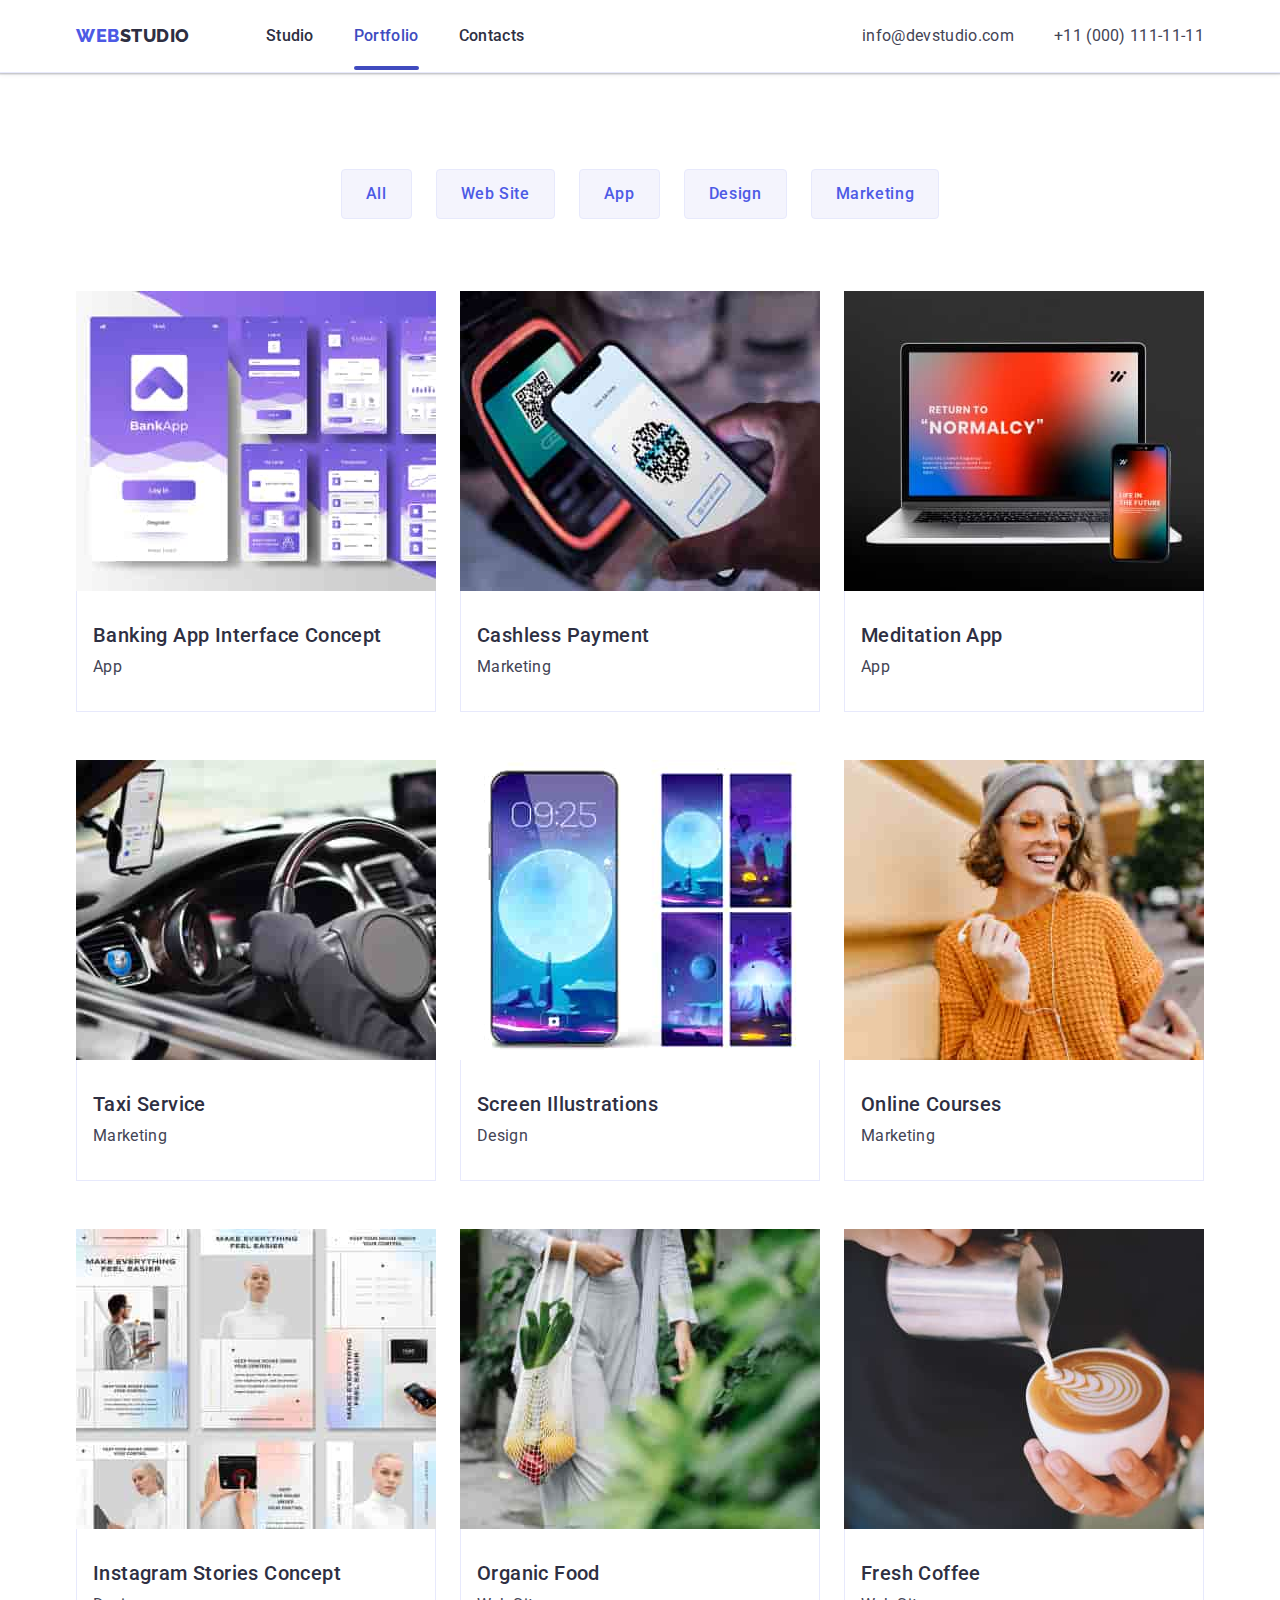
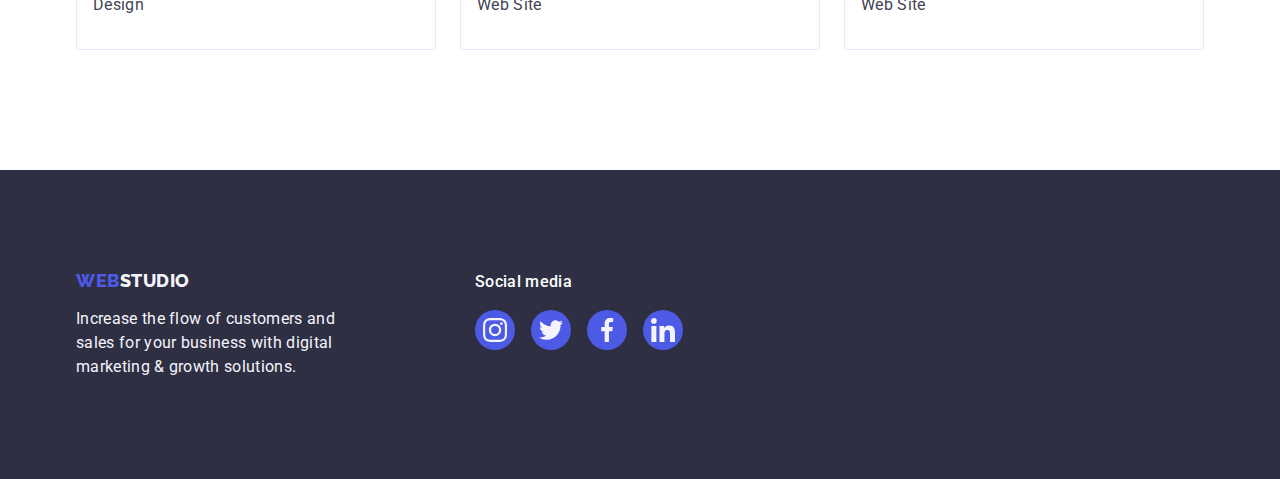
==== portfolio.html @ 55351c13 "Initial commit" ====
<!DOCTYPE html>
<html lang="en">
  <head>
    <meta charset="utf-8" />
    <meta name="description" content="Portfolio" />
    <link rel="preconnect" href="https://fonts.googleapis.com" />
    <link rel="preconnect" href="https://fonts.gstatic.com" crossorigin />
    <link
      href="https://fonts.googleapis.com/css2?family=Raleway:wght@800&family=Roboto:wght@400;500;700;900&display=swap"
      rel="stylesheet"
    />
    <link
      rel="stylesheet"
      href="https://cdnjs.cloudflare.com/ajax/libs/modern-normalize/2.0.0/modern-normalize.min.css"
    />
    <link rel="stylesheet" href="./css/styles.css" />
    <title>WebStudio portfolio</title>
  </head>
  <body>
    <!--Header section-->
    <header class="header">
      <div class="header-container container">
        <nav class="header-nav">
          <a class="header-logo link" href="./index.html"
            >Web<span class="header-logo-span">Studio</span></a
          >
          <ul class="header-list list">
            <li class="header-item">
              <a class="header-link link" href="./index.html">Studio</a>
            </li>
            <li class="header-item">
              <a class="header-link link active" href="./portfolio.html"
                >Portfolio</a
              >
            </li>
            <li class="header-item">
              <a class="header-link link" href="">Contacts</a>
            </li>
          </ul>
        </nav>
        <address class="address">
          <ul class="address-list list">
            <li class="address-item">
              <a class="header-contact link" href="mailto:info@devstudio.com"
                >info@devstudio.com</a
              >
            </li>
            <li class="address-item">
              <a class="header-contact link" href="tel:+110001111111"
                >+11 (000) 111-11-11</a
              >
            </li>
          </ul>
        </address>
      </div>
    </header>
    <main>
      <!--App search-->
      <section class="app search">
        <div class="container">
          <h1 hidden class="visually-hidden">Features</h1>
          <ul class="searcch-list list">
            <li class="search-item">
              <button class="search-btn" type="button">All</button>
            </li>
            <li class="search-item">
              <button class="search-btn" type="button">Web Site</button>
            </li>
            <li class="search-item">
              <button class="search-btn" type="button">App</button>
            </li>
            <li class="search-item">
              <button class="search-btn" type="button">Design</button>
            </li>
            <li class="search-item">
              <button class="search-btn" type="button">Marketing</button>
            </li>
          </ul>
          <ul class="app-list list">
            <li class="app-item">
              <a class="app-link link" href="">
                <div class="wrapper">
                  <img
                    class="app-img"
                    src="./images/portfolio/img-1.jpg"
                    alt="Banking app"
                    width="360"
                  />
                  <p class="overlay">
                    14 Stylish and User-Friendly App Design Concepts · Task
                    Manager App · Calorie Tracker App · Exotic Fruit Ecommerce
                    App · Cloud Storage App
                  </p>
                </div>
                <div class="app-content">
                  <h2 class="app-title">Banking App Interface Concept</h2>
                  <p class="app-text">App</p>
                </div>
              </a>
            </li>
            <li class="app-item">
              <a class="app-link link" href="">
                <div class="wrapper">
                  <img
                    class="app-img"
                    src="./images/portfolio/img-2.jpg"
                    alt="Way of payment"
                    width="360"
                  />
                  <p class="overlay">
                    14 Stylish and User-Friendly App Design Concepts · Task
                    Manager App · Calorie Tracker App · Exotic Fruit Ecommerce
                    App · Cloud Storage App
                  </p>
                </div>
                <div class="app-content">
                  <h2 class="app-title">Cashless Payment</h2>
                  <p class="app-text">Marketing</p>
                </div>
              </a>
            </li>
            <li class="app-item">
              <a class="app-link link" href="">
                <div class="wrapper">
                  <img
                    class="app-img"
                    src="./images/portfolio/img-3.jpg"
                    alt="Maditation app"
                    width="360"
                  />
                  <p class="overlay">
                    14 Stylish and User-Friendly App Design Concepts · Task
                    Manager App · Calorie Tracker App · Exotic Fruit Ecommerce
                    App · Cloud Storage App
                  </p>
                </div>
                <div class="app-content">
                  <h2 class="app-title">Meditation App</h2>
                  <p class="app-text">App</p>
                </div>
              </a>
            </li>
            <li class="app-item">
              <a class="app-link link" href="">
                <div class="wrapper">
                  <img
                    class="app-img"
                    src="./images/portfolio/img-4.jpg"
                    alt="Taxi service"
                    width="360"
                  />
                  <p class="overlay">
                    14 Stylish and User-Friendly App Design Concepts · Task
                    Manager App · Calorie Tracker App · Exotic Fruit Ecommerce
                    App · Cloud Storage App
                  </p>
                </div>
                <div class="app-content">
                  <h2 class="app-title">Taxi Service</h2>
                  <p class="app-text">Marketing</p>
                </div>
              </a>
            </li>
            <li class="app-item">
              <a class="app-link link" href="">
                <div class="wrapper">
                  <img
                    class="app-img"
                    src="./images/portfolio/img-5.jpg"
                    alt="Pictures on the screen"
                    width="360"
                  />
                  <p class="overlay">
                    14 Stylish and User-Friendly App Design Concepts · Task
                    Manager App · Calorie Tracker App · Exotic Fruit Ecommerce
                    App · Cloud Storage App
                  </p>
                </div>
                <div class="app-content">
                  <h2 class="app-title">Screen Illustrations</h2>
                  <p class="app-text">Design</p>
                </div>
              </a>
            </li>
            <li class="app-item">
              <a class="app-link link" href="">
                <div class="wrapper">
                  <img
                    class="app-img"
                    src="./images/portfolio/img-6.jpg"
                    alt="The girl is looking for online curses"
                    width="360"
                  />
                  <p class="overlay">
                    14 Stylish and User-Friendly App Design Concepts · Task
                    Manager App · Calorie Tracker App · Exotic Fruit Ecommerce
                    App · Cloud Storage App
                  </p>
                </div>
                <div class="app-content">
                  <h2 class="app-title">Online Courses</h2>
                  <p class="app-text">Marketing</p>
                </div>
              </a>
            </li>
            <li class="app-item">
              <a class="app-link link" href="">
                <div class="wrapper">
                  <img
                    class="app-img"
                    src="./images/portfolio/img-7.jpg"
                    alt="Different types of instsgram stories"
                    width="360"
                  />
                  <p class="overlay">
                    14 Stylish and User-Friendly App Design Concepts · Task
                    Manager App · Calorie Tracker App · Exotic Fruit Ecommerce
                    App · Cloud Storage App
                  </p>
                </div>
                <div class="app-content">
                  <h2 class="app-title">Instagram Stories Concept</h2>
                  <p class="app-text">Design</p>
                </div>
              </a>
            </li>
            <li class="app-item">
              <a class="app-link link" href="">
                <div class="wrapper">
                  <img
                    class="app-img"
                    src="./images/portfolio/img-8.jpg"
                    alt="Organic food in the bag"
                    width="360"
                  />
                  <p class="overlay">
                    14 Stylish and User-Friendly App Design Concepts · Task
                    Manager App · Calorie Tracker App · Exotic Fruit Ecommerce
                    App · Cloud Storage App
                  </p>
                </div>
                <div class="app-content">
                  <h2 class="app-title">Organic Food</h2>
                  <p class="app-text">Web Site</p>
                </div>
              </a>
            </li>
            <li class="app-item">
              <a class="app-link link" href="">
                <div class="wrapper">
                  <img
                    class="app-img"
                    src="./images/portfolio/img-9.jpg"
                    alt="Coffee with milk"
                    width="360"
                  />
                  <p class="overlay">
                    14 Stylish and User-Friendly App Design Concepts · Task
                    Manager App · Calorie Tracker App · Exotic Fruit Ecommerce
                    App · Cloud Storage App
                  </p>
                </div>
                <div class="app-content">
                  <h2 class="app-title">Fresh Coffee</h2>
                  <p class="app-text">Web Site</p>
                </div>
              </a>
            </li>
          </ul>
        </div>
      </section>
    </main>
    <!--Footer section-->
    <footer class="footer">
      <div class="footer-container container">
        <div class="logo-container">
          <a class="footer-logo link" href="./index.html"
            >Web<span class="footer-logo-span">Studio</span>
          </a>
          <p class="footer-text">
            Increase the flow of customers and sales for your business with
            digital marketing & growth solutions.
          </p>
        </div>
        <div class="container">
          <p class="social-text">Social media</p>
          <ul class="footer-list list">
            <li class="footer-item">
              <a href="" class="footer-link">
                <svg class="footer-icon" width="24" height="24">
                  <use href="./images/icons.svg#icon-instagram"></use>
                </svg>
              </a>
            </li>
            <li class="footer-item">
              <a href="" class="footer-link">
                <svg class="footer-icon" width="24" height="24">
                  <use href="./images/icons.svg#icon-twitter"></use>
                </svg>
              </a>
            </li>
            <li class="footer-item">
              <a href="" class="footer-link">
                <svg class="footer-icon" width="24" height="24">
                  <use href="./images/icons.svg#icon-facebook"></use>
                </svg>
              </a>
            </li>
            <li class="footer-item">
              <a href="" class="footer-link">
                <svg class="footer-icon" width="24" height="24">
                  <use href="./images/icons.svg#icon-linkedin"></use>
                </svg>
              </a>
            </li>
          </ul>
        </div>
      </div>
    </footer>
  </body>
</html>
---- css/styles.css ----
:root {
    --main-dark-cl: #434455;
    --main-white-bgd:#FFFFFF;
    --bright-blue-cl: #4D5AE5; 
    --dark-title-cl: #2E2F42;
    --dark-blue-bgd: #404bbf;
    --simple-white-cl: #F4F4FD;
    --border-white-cl: #e7e9fc;
    --lights-late-cl: #8E8F99;
    --networks-cl: #31d0aa;
    --modal-bdg: #fcfcfc;
  
}

/* Common styles */

body {
    font-family: "Roboto", sans-serif;
    color: var(--main-dark-cl);
    background-color: var(--main-white-bgd);
    font-size: 16px;
    line-height: 1.5;
}
   /* Reset */
h1,h2,h3,h4,h5,h6,p,ul {
    margin: 0;
}   
img {
    display: block;
    max-width: 100%;
    height: auto;
}

.list {
    list-style: none;
    margin: 0;
    padding: 0;
}
.link {
    text-decoration: none;
}
.container {
    width: 1158px;
    margin-left: auto;
    margin-right: auto;
    padding-left: 15px;
    padding-right: 15px;
}
.visually-hidden {
    position: absolute;
    width: 1px;
    height: 1px;
    margin: -1px;
    border: 0;
    padding: 0;
    white-space: nowrap;
    clip-path: inset(100%);
    clip: rect(0 0 0 0);
    overflow: hidden;
}    

/* Header styles */

.header {
    font-style: normal;
    border-bottom: 1px solid var(--border-white-cl);
    box-shadow: 0px 1px 6px 0px rgba(46, 47, 66, 0.08), 0px 1px 1px 0px rgba(46, 47, 66, 0.16), 0px 2px 1px 0px rgba(46, 47, 66, 0.08);
}
.header-container {
    display: flex;
    align-items: center;
    justify-content: space-between;
}
.header-nav {
    display: flex;
    align-items: center;
    padding: 24px 0;
}

.header-logo {
    font-family: 'Raleway', sans-serif;
    font-weight: 800;
    font-size: 18px;
    line-height: 1.17;
    letter-spacing: 0.03em;
    text-transform: uppercase;
    color: var(--bright-blue-cl);
    margin-right: 76px;
}

.header-logo-span {
    color: var(--dark-title-cl);
}
.header-list {
    display: flex;
    align-items: flex-start;
    gap: 40px;
}
.header-item {
    
}
.header-link {
    position: relative;
    font-weight: 500;
    font-size: 16px;
    line-height: 1.5;
    letter-spacing: 0.02em;
    color: var(--dark-title-cl);
    padding: 24px 0;
    transition-property: color;
    transition-duration: 250ms;
    transition-timing-function: cubic-bezier(0.4, 0, 0.2, 1);
}
.header-link.active::after {
    content: "";
    position: absolute;
    bottom: -1px;
    left: 0;
    display: block;
    width: 100%;
    height: 4px;
    background-color: var(--dark-blue-bgd);
    border-radius: 2px;
      
}
.header-link:hover,
.header-link:focus {
    color: var(--dark-blue-bgd);
} 
.active {
    color: var(--dark-blue-bgd);
}
.address {
    font-style: normal;
}
.address-list {
    display: flex;
    align-items: center;
    gap: 40px;
}

.header-contact {
    font-weight: 400;
    font-size: 16px;
    line-height: 1.5;
    letter-spacing: 0.02em;
    color: var(--main-dark-cl);
    transition-property: color;
    transition-duration: 250ms;
    transition-timing-function: cubic-bezier(0.4, 0, 0.2, 1);
}

.header-contact:hover,
.header-contact:focus {
    color: var(--dark-blue-bgd);
}


/* Hero styles */


.hero {
    max-width: 1440px;
    margin: 0 auto;
    background-color: var(--dark-title-cl);
    padding-top: 188px;
    padding-bottom: 188px;
    background-image: linear-gradient(rgba(46, 47, 66, 0.70), rgba(46, 47, 66, 0.70)), url(../images/technologies/office.jpg);
    background-repeat: no-repeat;
    background-position: center;
    background-size: cover;
}
.hero-container {
    
}

.hero-title {
    font-style: normal;
    font-weight: 700;
    font-size: 56px;
    line-height: 1.07;
    text-align: center;
    letter-spacing: 0.02em;
    color: var(--main-white-bgd);
    display: block;
    margin: 0 auto;
    margin-bottom: 48px;
    max-width: 496px;
}

.hero-btn {
    font-style: normal;
    font-weight: 500;
    font-size: 16px;
    line-height: 1.5;
    letter-spacing: 0.04em;
    background-color: var(--bright-blue-cl);
    color: var(--main-white-bgd);
    cursor: pointer;
    display: block;
    margin: 0 auto;
    min-width: 169px;
    height: 56px;
    border: none;
    border-radius: 4px;
    padding: 16px 32px;
    align-items: center;
    transition-property: background-color;
    transition-duration: 250ms;
    transition-timing-function: cubic-bezier(0.4, 0, 0.2, 1);
}
.hero-btn:hover,
.hero-btn:focus {
    background-color: var(--dark-blue-bgd);
}


/* Benefits styles */

.benefits {
    font-style: normal;
    letter-spacing: 0.02em;
    padding: 120px 0
}

.benefits-list {
    width: 100%;
    height: 100%;
    display: flex;
    justify-content: space-around;
    gap: 24px;
}

.benefits-item {
    width: calc((100% - 72px) / 4);
}

.benefits-title {
    font-weight: 500;
    font-size: 20px;
    line-height: 1.2;
    letter-spacing: 0.02em;
    color: var(--dark-title-cl);
    margin-bottom: 8px;
}

.benefits-text {
    font-weight: 400;
    font-size: 16px;
    line-height: 1.5;
}
.benefits-icon {  
    width: 64px;
    height: 64px;
}
.block {
    display: flex;
    justify-content: center;
    align-items: center;
    height: 112px;
    background-color: var(--simple-white-cl);
    border-radius: 4px;
    margin-bottom: 8px;
}

/* Tech section */

.section {}

.tech {
    padding-bottom: 120px;
}

.tech-title {
    font-style: normal;
    font-weight: 700;
    font-size: 36px;
    line-height: 1.11;
    text-align: center;
    letter-spacing: 0.02em;
    text-transform: capitalize;
    color: var(--dark-title-cl);
    margin-bottom: 72px;
}

.tech-list {
    display: flex;
    gap: 24px;
}

.tech-item {
}

.tech-img {
    gap: 24px;
}

/* Team section */

.section {}

.team {
    font-style: normal;
    background-color: var(--simple-white-cl);
    padding: 120px 0;

}

.team-title {
    font-weight: 700;
    font-size: 36px;
    line-height: 1.11;
    text-align: center;
    letter-spacing: 0.02em;
    text-transform: capitalize;
    color: var(--dark-title-cl);
    margin-bottom: 72px;
}

.team-list {
   display: flex;
   gap: 24px;
}

.team-item {
    background-color: var(--main-white-bgd);
    border-radius: 0px 0px 4px 4px;
    box-shadow: 0px 2px 1px 0px rgba(46, 47, 66, 0.08), 0px 1px 1px 0px rgba(46, 47, 66, 0.16), 0px 1px 6px 0px rgba(46, 47, 66, 0.08);
}

.team-img {
    
}

.team-name {
    font-weight: 500;
    font-size: 20px;
    line-height: 1.2;
    text-align: center;
    letter-spacing: 0.02em;
    color: var(--dark-title-cl);
    margin-bottom: 8px;
    text-align: center;
}

.team-text {
    font-weight: 400;
    font-size: 16px;
    line-height: 1.5;
    text-align: center;
    letter-spacing: 0.02em;
    text-align: center;
    margin-bottom: 8px;
}
.card-name {
    padding: 32px 0px;
}
.networks-list {
    display: flex;
    justify-content: center;
    align-items: center;
    gap: 24px;
}

.networks-item {
    width: 40px;
    height: 40px;
}

.networks-link {
    width: 100%;
    height: 100%;
    display: flex;
    align-items: center;
    justify-content: center;
    background-color: var(--bright-blue-cl);
    border-radius: 50%;
    transition: background-color 250ms cubic-bezier(0.4, 0, 0.2, 1);
}

.networks-icon {
    display: block;
    margin: 0 auto;
    fill: var(--simple-white-cl)
}
.networks-link:hover,
.networks-link:focus {
    background-color: var(--dark-blue-bgd)
}
/* Clients*/

.clients-section {
    padding: 120px 0;
}
.clients-title {
    font-weight: 700;
    font-size: 36px;
    line-height: 1.11;
    text-align: center;
    letter-spacing: 0.02em;
    text-transform: capitalize;
    color: var(--dark-title-cl);
    margin-bottom: 72px;
}
.clients-list {
    display: flex;
    justify-content: center;
    gap: 24px;
}

.clients-item {
    width: calc((100% - 120px) / 6);
    

}

.clients-link {
    color: var(--lights-late-cl);
    display: flex;
    justify-content: center;
    align-items: center;
    border-radius: 4px;
    border: 1px solid var(--lights-late-cl);
    width: 168px;
    height: 88px;
    transition: border-color 250ms cubic-bezier(0.4, 0, 0.2, 1), color 250ms cubic-bezier(0.4, 0, 0.2, 1);
}
.clients-icon {
    fill: currentColor;
}
.clients-link:hover {
    border-color: var(--dark-blue-bgd);
    color: var(--dark-blue-bgd);
}

.clients-link:focus {
    border-color: var(--dark-blue-bgd);
    color: var(--dark-blue-bgd);

}

/* Footer section */

.footer {
    background: var(--dark-title-cl);
    padding-top: 100px;
    padding-bottom: 100px;
}

.footer-container {
    display: flex;
    align-items: baseline;
    gap: 120px; 
}
.logo-container {
}
.footer-logo {
    font-family: 'Raleway', sans-serif;
    font-weight: 800;
    font-size: 18px;
    line-height: 1.17;
    letter-spacing: 0.03em;
    text-transform: uppercase;
    color: var(--bright-blue-cl);
    display: inline-block;
    margin-bottom: 16px;

}

.footer-logo-span {
    color: var(--simple-white-cl);
}

.footer-text {
    width: 264px;
    font-style: normal;
    font-weight: 400;
    font-size: 16px;
    line-height: 1.5;
    letter-spacing: 0.02em;
    color: var(--simple-white-cl);
    
}

.footer-list {
    display: flex;
    justify-content: flex-start;
    align-items: center;
    gap: 16px;
}
.social-text {
    font-size: 16px;
    font-weight: 500;
    line-height: 1.5;
    letter-spacing: 0.02em;
    color: var(--main-white-bgd);
    margin-bottom: 16px; 
}

.footer-item {
    width: 40px;
    height: 40px;
    border-radius: 50%;
}


.footer-link {
    width: 100%;
    height: 100%;
    border-radius: 50%;
    display: flex;
    align-items: center;
    justify-content: center;
    background-color: var(--bright-blue-cl);
    transition: background-color 250ms cubic-bezier(0.4, 0, 0.2, 1);
}

.footer-icon {
    fill: var(--simple-white-cl)
}
.footer-link:hover,
.footer-link:focus {
    background-color: var(--networks-cl);
}

/* App search */

.app {
    padding-top: 96px;
    padding-bottom: 120px;
}

.search {
    padding-top: 96px;
    padding-bottom: 120px;
}

.searcch-list {
   display: flex;
   align-items: center;
   justify-content: center;
   gap: 24px;
   margin-bottom: 72px;
   
}

.search-item {}

.search-btn {
    font-style: normal;
    font-weight: 500;
    font-size: 16px;
    line-height: 1.5;
    text-align: center;
    letter-spacing: 0.04em;
    color: var(--bright-blue-cl);
    background-color: var(--simple-white-cl);
    cursor: pointer;
    padding: 12px 24px;
    border: 1px solid var(--border-white-cl);
    border-radius: 4px;
    transition-property: color, background-color, border, border-radius;
    transition-duration: 250ms;
    transition-timing-function: cubic-bezier(0.4, 0, 0.2, 1);
}
.search-btn:hover,
.search-btn:focus {
    color: var(--main-white-bgd);
    background-color: var(--dark-blue-bgd);
    border: 1px solid transparent;
    border-radius: 4px;
}


.app-list {
    display: flex;
    flex-wrap: wrap;
    row-gap: 48px;
    column-gap: 24px;
}

.app-item {
    width: calc((100% - 48px) / 3);
}

.app-content {
    padding: 32px 16px;
    border: 1px solid var(--border-white-cl);
    border-top: none;
}

.app-title {
    font-style: normal;
    font-weight: 500;
    font-size: 20px;
    line-height: 1.2;
    letter-spacing: 0.02em;
    color: var(--dark-title-cl);
    margin-bottom: 8px;
}

.app-text {
    font-style: normal;
    font-weight: 400;
    font-size: 16px;
    line-height: 1.5;
    letter-spacing: 0.02em;
    color: var(--main-dark-cl);
}
/* Overlay */
.wrapper {
    position: relative;
    overflow: hidden;
    
}

.app-img {}

.overlay {
    position: absolute;
    top:0;
    left:0;
    width: 100%;
    height: 100%;
    color: var(--simple-white-cl);
    background: var(--bright-blue-cl);
    font-size: 16px;
    font-style: normal;
    font-weight: 400;
    line-height: 24px;
    letter-spacing: 0.32px;
    padding: 40px 32px 164px;
    transform: translateY(100%);
    transition: transform 250ms cubic-bezier(0.4, 0, 0.2, 1);
    
}
.app-item:hover .overlay {
    transform: translateY(0);
}

/* Modal styles */
.backdrop {
    position: fixed;
    top: 0;
    left: 0;
    width: 100%;
    height: 100%;
    background-color:rgba(46, 47, 66, 0.4);
    transition: opacity 250ms cubic-bezier(0.4, 0, 0.2, 1), visibility 250ms cubic-bezier(0.4, 0, 0.2, 1);
}
.backdrop.is-hidden {
    opacity: 0;
    visibility: hidden;
    pointer-events: none;
}

.modal {
    padding: 72px 24px 24px;
    position: absolute;
    top: 50%;
    left :50%;
    width: 408px;
    min-height: 584px;
    flex-shrink: 0;
    border-radius: 4px;
    background-color: var(--modal-bdg);
    box-shadow: 0px 2px 1px 0px rgba(0, 0, 0, 0.20), 0px 1px 3px 0px rgba(0, 0, 0, 0.12), 0px 1px 1px 0px rgba(0, 0, 0, 0.14);
    transform: translateX(-50%) translateY(-50%);
    transition: transform 250ms cubic-bezier(0.4, 0, 0.2, 1);
    
}
.modal-btn{
    position: absolute;
    top: 24px;
    right: 24px;
    display: flex;
    justify-content: center;
    align-items: center;
    width: 24px;
    height: 24px;
    padding: 0;
    cursor: pointer;
    border-radius: 50%;
    border: 1px solid rgba(0, 0, 0, 0.10);
    background-color: var(--border-white-cl);
    transition: background-color 250ms cubic-bezier(0.4, 0, 0.2, 1), border 250ms cubic-bezier(0.4, 0, 0.2, 1);
}
.modal-btn:hover,
.modal-btn:focus {
    background-color: var(--dark-blue-bgd);
    border: none;
}
.modal-btn:hover,
.modal-btn:focus {
    fill: var(--main-white-bgd);
}
.modal-icon {
    stroke: var(--dark-title-cl);
    transition: fill 250ms cubic-bezier(0.4, 0, 0.2, 1);
}
.modal-caption {
    display: block;
    width: 360px;
    margin-bottom: 16px;;
    color: var(--dark-title-cl);
    text-align: center;
    font-style: normal;
    font-weight: 500;
    line-height: 1.5;
    letter-spacing: 0.32px;
}

.modal-form {
    
}

.modal-form-field {
    display: block;
    margin-bottom: 8px;
}

.modal-form-label {
    display: block;
    margin-bottom: 4px;
    color: var(--lights-late-cl);
    font-size: 12px;
    font-style: normal;
    font-weight: 400;
    line-height: 1.1;
    letter-spacing: 0.48px;
}

.modal-form-input {
    width: 100%;
    height: 40px;
    outline: transparent;
    border-radius: 4px;
    border: 1px solid rgba(46, 47, 66, 0.40);
}
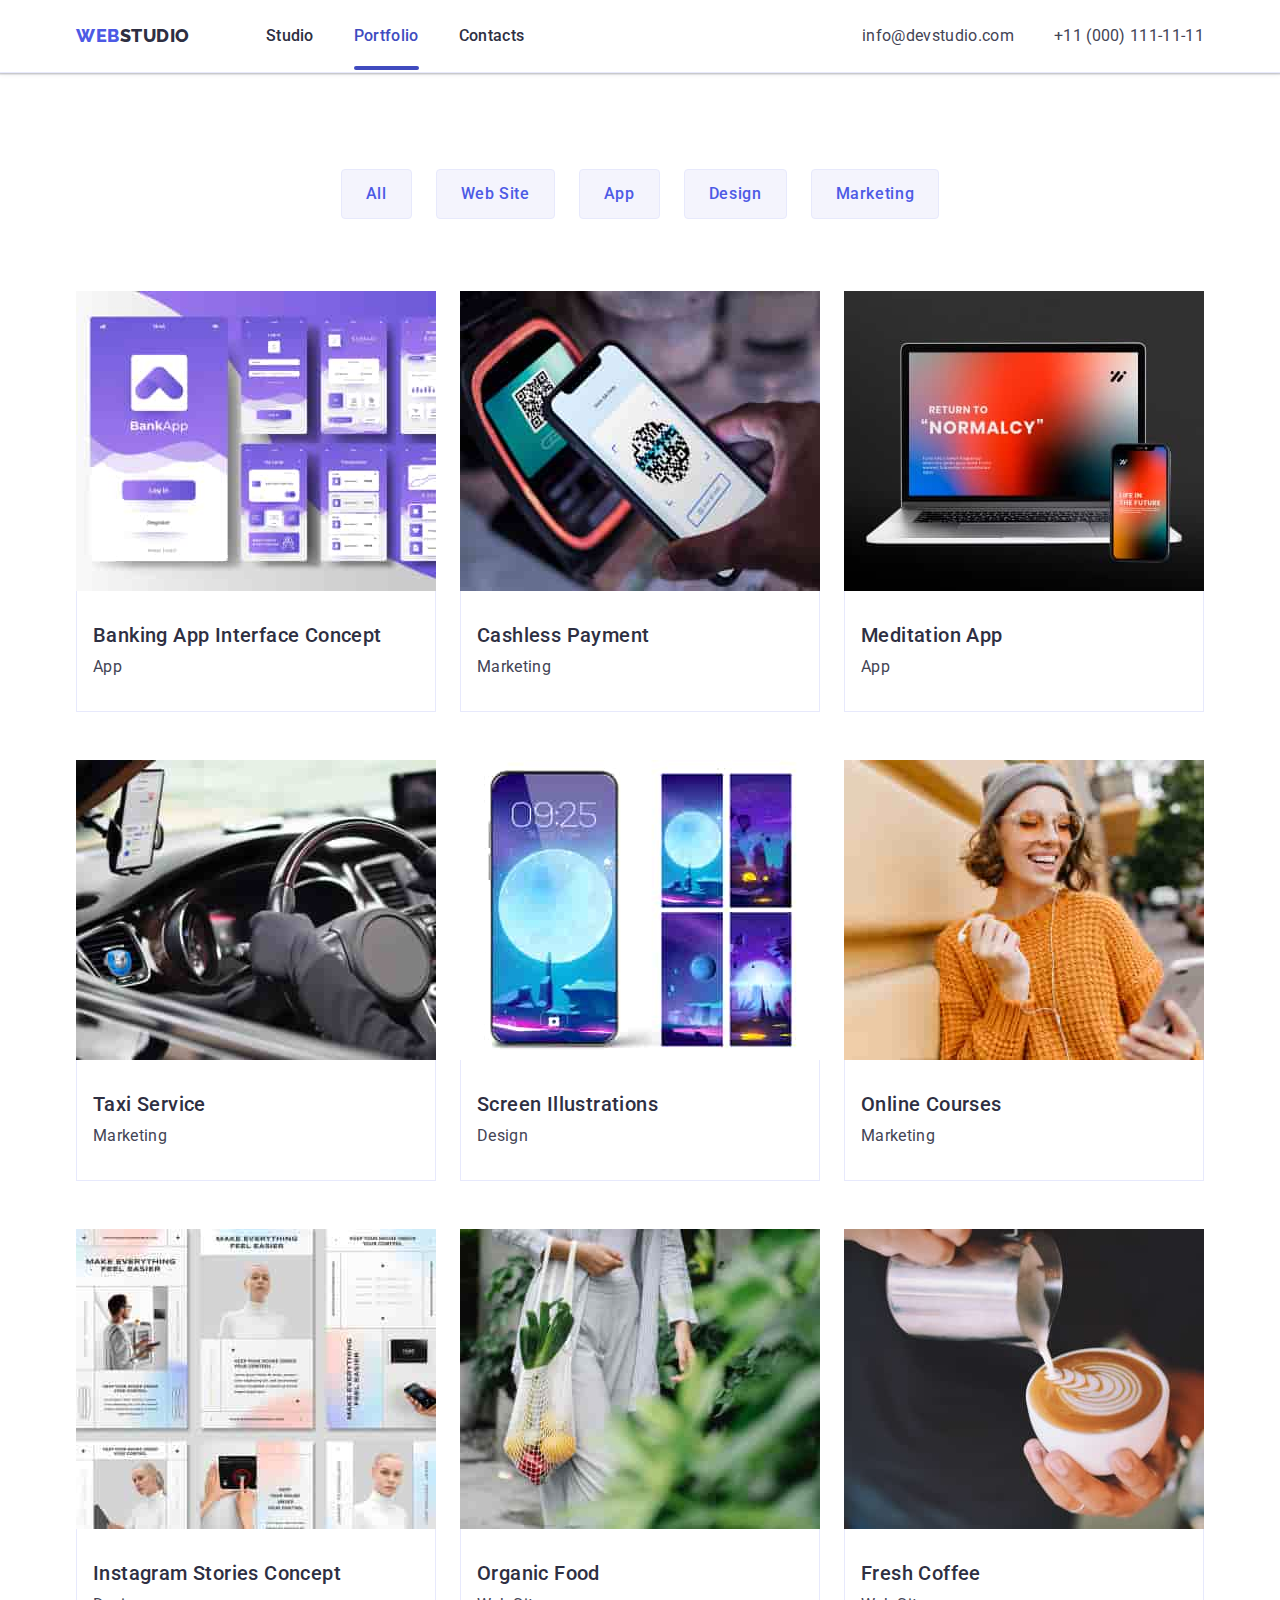
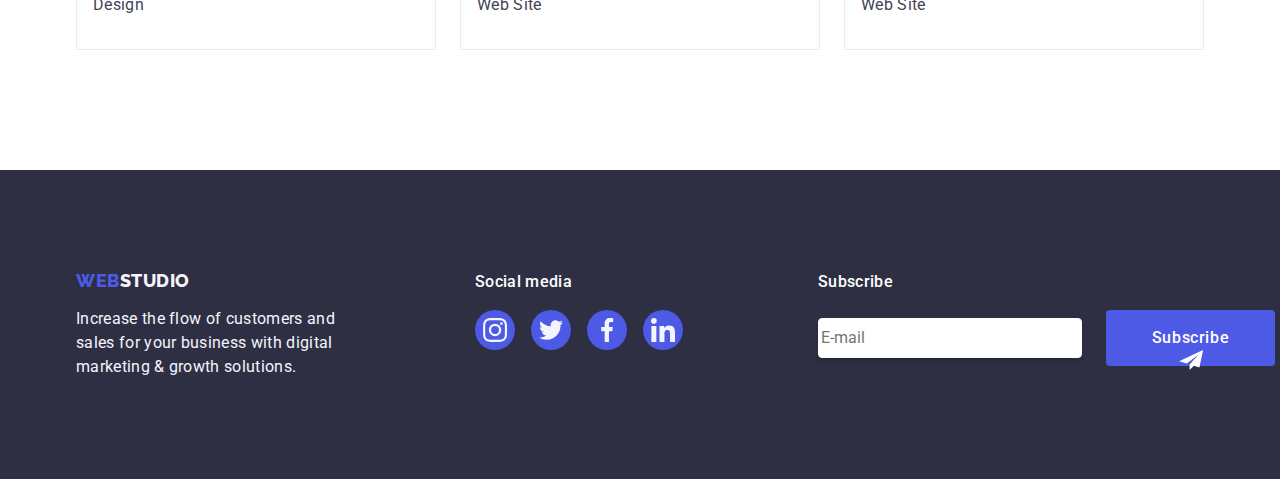
==== commit c2d8408b: "created new form" ====
--- a/portfolio.html
+++ b/portfolio.html
@@ -315,6 +315,29 @@
             </li>
           </ul>
         </div>
+        <div class="footer-form-container">
+          <p class="form-text">Subscribe</p>
+          <ul class="form-list list">
+            <li>
+              <form class="form-container">
+                <input
+                  class="form-email"
+                  type="email"
+                  name="user_email"
+                  placeholder="E-mail"
+                />
+              </form>
+            </li>
+            <li>
+              <button class="hero-btn" type="submit">
+                Subscribe
+                <svg class="btn-icon" width="24" height="20">
+                  <use href="./images/icons.svg#icon-send"></use>
+                </svg>
+              </button>
+            </li>
+          </ul>
+        </div>
       </div>
     </footer>
   </body>
--- a/css/styles.css
+++ b/css/styles.css
@@ -716,6 +716,7 @@
 }
 
 .modal-form-field {
+    position: relative;
     display: block;
     margin-bottom: 8px;
 }
@@ -734,7 +735,119 @@
 .modal-form-input {
     width: 100%;
     height: 40px;
+    padding: 11px 0 11px 38px;
     outline: transparent;
     border-radius: 4px;
+    font-size: 18px;
     border: 1px solid rgba(46, 47, 66, 0.40);
-}+    transition: border 250ms cubic-bezier(0.4, 0, 0.2, 1);
+}
+.modal-form-input:focus {
+    border-color: var(--bright-blue-cl);
+}
+.modal-form-icon {
+    position: absolute;
+    left: 16px;
+    bottom: 8px;
+    fill: var(--dark-title-cl);
+    transition: fill 250ms cubic-bezier(0.4, 0, 0.2, 1);
+}
+.modal-form-input:focus + .modal-form-icon {
+    fill: var(--bright-blue-cl);
+}
+.modal-form-comment {
+    font-size: 12px;
+    font-style: normal;
+    font-weight: 400;
+    line-height: 1.1;
+    letter-spacing: 0.48px;
+    color: var(--lights-late-cl);
+    width: 100%;
+    height: 120px;
+    padding: 8px 16px;
+    resize: none;
+    outline: transparent;
+    border-radius: 4px;
+    border: 1px solid rgba(46, 47, 66, 0.4);
+    transition: border-color 250ms cubic-bezier(0.4, 0, 0.2, 1);
+}
+.modal-form-comment::placeholder {
+    color: currentColor;
+}
+.modal-form-comment:focus {
+    border-color: var(--bright-blue-cl);
+}   
+.modal-form-agreement {
+    display: flex;
+    align-items: center;
+    gap: 8px;
+    margin-bottom: 24px;
+}
+
+
+.modal-form-custom-checkbox {
+    display: flex;
+    justify-content: center;
+    align-items: center;
+    width: 20px;
+    height: 20px;
+    border-radius: 2px;
+    border: 1px solid rgba(46, 47, 66, 0.40);
+    transition: border-color 250ms cubic-bezier(0.4, 0, 0.2, 1) background-color 250ms cubic-bezier(0.4, 0, 0.2, 1);;
+}
+.modal-form-checkbox:checked + .modal-form-custom-checkbox {
+    border-color: var(--dark-blue-bgd);
+    background-color: var(--dark-blue-bgd);
+}
+
+.modal-form-checkbox-icon {
+    opacity: 0;
+}
+.modal-form-checkbox:checked+.modal-form-custom-checkbox > .modal-form-checkbox-icon {
+    opacity: 1;
+}
+
+.modal-form-agreemen-desc {
+    color: #8E8F99;
+    font-size: 12px;
+    font-style: normal;
+    font-weight: 400;
+    line-height: 1.1;
+    letter-spacing: 0.48px;
+}
+
+.modal-form-link {
+    color: var(--bright-blue-cl);
+    text-decoration: underline;
+}
+.form-list {
+    display: flex;
+    justify-content: center;
+    align-items: center;
+    gap: 24px;  
+}
+.footer-form-container {
+ 
+}
+.form-text {
+    font-size: 16px;
+    font-weight: 500;
+    line-height: 1.5;
+    letter-spacing: 0.02em;
+    color: var(--main-white-bgd);
+    margin-bottom: 16px;
+}
+
+.form-container {}
+
+.form-email {
+    width: 264px;
+    height: 40px;
+    border-radius: 4px;
+    border: 1px solid var(--main-white-bgd);
+    box-shadow: 0px 4px 4px 0px rgba(0, 0, 0, 0.15);
+}
+
+.hero-btn {}
+
+.btn-icon {}